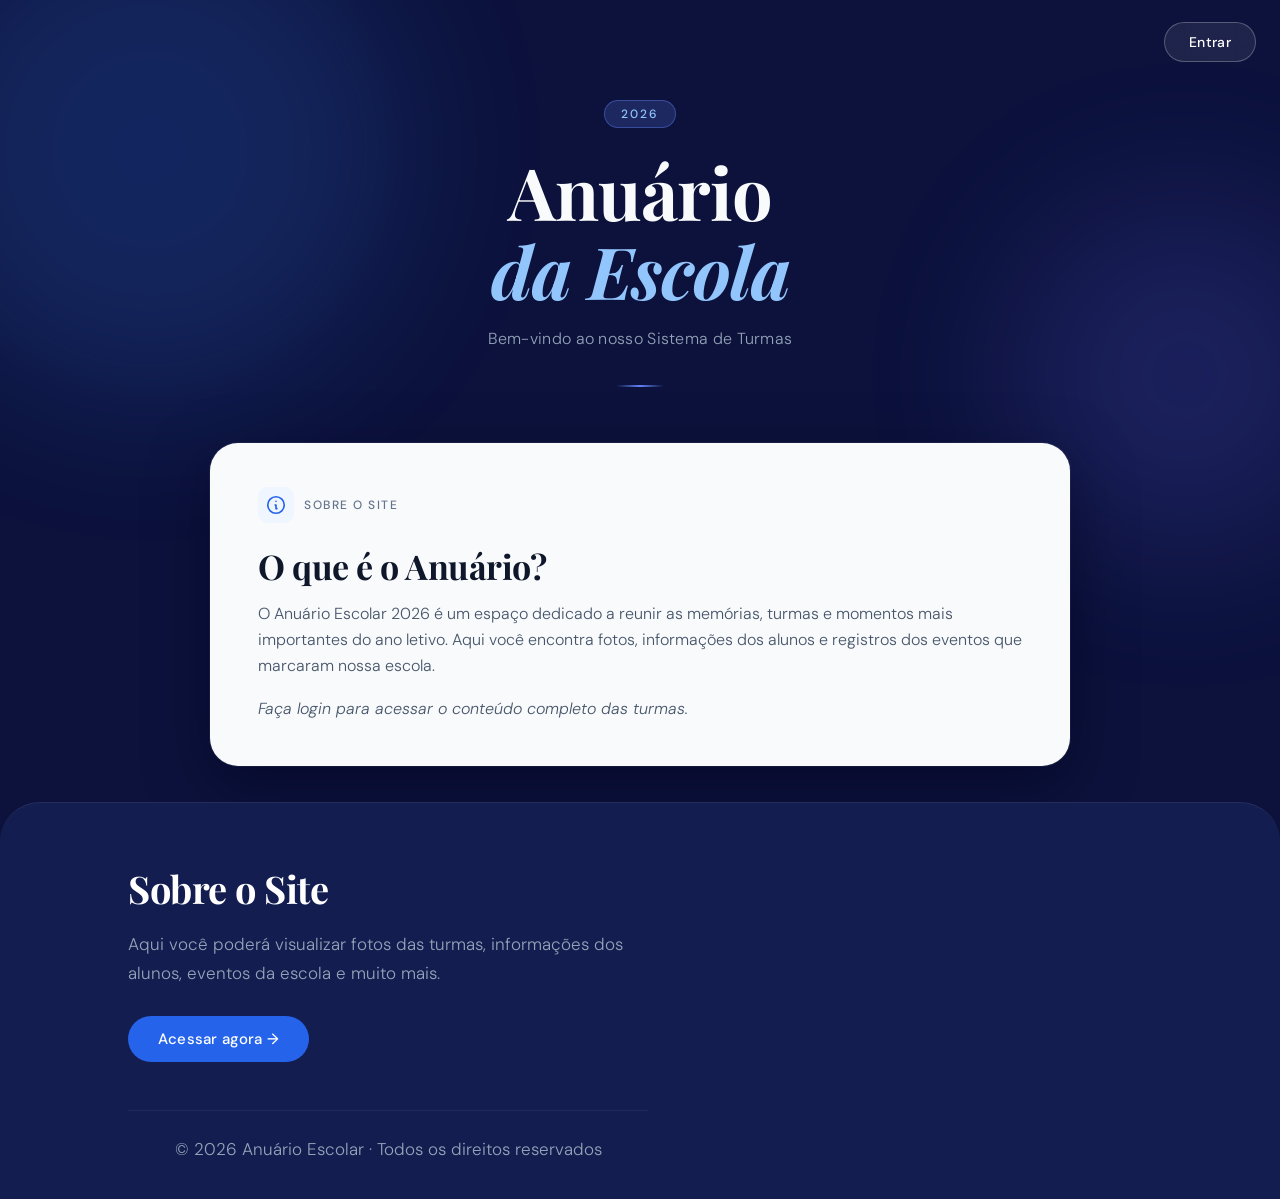
==== index.html @ 30c3ae2f "desc" ====
<!DOCTYPE html>
<html lang="pt-br">

<head>
    <meta charset="UTF-8">
    <meta name="viewport" content="width=device-width, initial-scale=1.0">
    <title>Anuário Escola 2026</title>
    <link rel="preconnect" href="https://fonts.googleapis.com">
    <link href="https://fonts.googleapis.com/css2?family=Playfair+Display:wght@600;700&family=DM+Sans:wght@300;400;500&display=swap" rel="stylesheet">
    <link rel="stylesheet" href="style.css">
</head>

<body>

    <a href="login.html">
        <button class="login">Entrar</button>
    </a>

    <!-- Fundo decorativo -->
    <div class="bg-orb orb1"></div>
    <div class="bg-orb orb2"></div>

    <!-- Topo -->
    <div class="topo">
        <span class="badge">2026</span>
        <h1>Anuário<br><em>da Escola</em></h1>
        <p>Bem-vindo ao nosso Sistema de Turmas</p>
        <div class="divider"></div>
    </div>

    <!-- Retângulo principal -->
    <div class="retangulo">

        <div class="card-header">
            <div class="icon-wrap">
                <svg width="22" height="22" fill="none" viewBox="0 0 24 24" stroke="currentColor" stroke-width="1.8">
                    <path stroke-linecap="round" stroke-linejoin="round" d="M13 16h-1v-4h-1m1-4h.01M21 12a9 9 0 11-18 0 9 9 0 0118 0z" />
                </svg>
            </div>
            <span class="card-label">Sobre o site</span>
        </div>

        <h2>O que é o Anuário?</h2>
        <p>
            O Anuário Escolar 2026 é um espaço dedicado a reunir as memórias, turmas e momentos
            mais importantes do ano letivo. Aqui você encontra fotos, informações dos alunos
            e registros dos eventos que marcaram nossa escola.
        </p>
        <p class="retangulo-sub">
            Faça login para acessar o conteúdo completo das turmas.
        </p>

    </div>

    <!-- Rodapé -->
    <div class="retangulo2">
        <div class="retangulo2-inner">
            <div class="sobre-text">
                <h2>Sobre o Site</h2>
                <p>
                    Aqui você poderá visualizar fotos das turmas,
                    informações dos alunos, eventos da escola
                    e muito mais.
                </p>
                <a href="login.html" class="btn-cta">Acessar agora →</a>
            </div>
        </div>
        <p class="footer-copy">© 2026 Anuário Escolar · Todos os direitos reservados</p>
    </div>

</body>
</html>
---- style.css ----
/* =========================
   RESET & BASE
========================= */

*, *::before, *::after {
    box-sizing: border-box;
    margin: 0;
    padding: 0;
}

body {
    background: rgb(12, 18, 60);
    font-family: 'DM Sans', sans-serif;
    color: rgb(226, 232, 240);
    min-height: 100vh;
    overflow-x: hidden;
    position: relative;
}

/* =========================
   FUNDO DECORATIVO
========================= */

.bg-orb {
    position: fixed;
    border-radius: 50%;
    pointer-events: none;
    z-index: 0;
    filter: blur(80px);
    opacity: 0.18;
}

.orb1 {
    width: 500px;
    height: 500px;
    background: rgb(59, 130, 246);
    top: -100px;
    left: -100px;
}

.orb2 {
    width: 350px;
    height: 350px;
    background: rgb(99, 102, 241);
    top: 200px;
    right: -80px;
}

/* =========================
   BOTÃO LOGIN
========================= */

.login {
    position: fixed;
    top: 22px;
    right: 24px;
    padding: 10px 24px;
    border: 1.5px solid rgba(255, 255, 255, 0.25);
    border-radius: 50px;
    background: rgba(255, 255, 255, 0.08);
    backdrop-filter: blur(12px);
    cursor: pointer;
    font-size: 14px;
    font-weight: 500;
    font-family: 'DM Sans', sans-serif;
    color: white;
    letter-spacing: 0.3px;
    transition: all 0.25s ease;
    z-index: 100;
    text-decoration: none;
}

.login:hover {
    background: rgba(255, 255, 255, 0.18);
    border-color: rgba(255, 255, 255, 0.5);
    transform: translateY(-1px);
}

a {
    text-decoration: none;
}

/* =========================
   TOPO
========================= */

.topo {
    position: relative;
    z-index: 1;
    display: flex;
    flex-direction: column;
    align-items: center;
    padding-top: 100px;
    padding-bottom: 20px;
    text-align: center;
}

.badge {
    display: inline-block;
    background: rgba(99, 130, 246, 0.2);
    border: 1px solid rgba(99, 130, 246, 0.4);
    color: rgb(147, 197, 253);
    font-size: 12px;
    font-weight: 500;
    letter-spacing: 2px;
    padding: 5px 16px;
    border-radius: 50px;
    margin-bottom: 24px;
    text-transform: uppercase;
}

h1 {
    font-family: 'Playfair Display', Georgia, serif;
    font-size: clamp(42px, 7vw, 72px);
    font-weight: 700;
    color: rgb(248, 250, 252);
    line-height: 1.1;
    margin-bottom: 18px;
    letter-spacing: -1px;
}

h1 em {
    font-style: italic;
    color: rgb(147, 197, 253);
}

.topo > p {
    color: rgb(148, 163, 184);
    font-size: 16px;
    font-weight: 300;
    letter-spacing: 0.3px;
}

.divider {
    width: 48px;
    height: 2px;
    background: linear-gradient(to right, transparent, rgb(99, 130, 246), transparent);
    margin-top: 36px;
    border-radius: 2px;
}

/* =========================
   RETÂNGULO PRINCIPAL
========================= */

.retangulo {
    position: relative;
    z-index: 1;
    width: min(860px, 90%);
    background: rgb(248, 250, 252);
    border-radius: 28px;
    margin: 36px auto;
    padding: 44px 48px;
    box-shadow:
        0 0 0 1px rgba(255,255,255,0.06),
        0 20px 60px rgba(0, 0, 30, 0.5);
}

.card-header {
    display: flex;
    align-items: center;
    gap: 10px;
    margin-bottom: 20px;
}

.icon-wrap {
    width: 36px;
    height: 36px;
    background: rgb(239, 246, 255);
    border-radius: 10px;
    display: flex;
    align-items: center;
    justify-content: center;
    color: rgb(37, 99, 235);
}

.card-label {
    font-size: 12px;
    font-weight: 500;
    letter-spacing: 1.5px;
    text-transform: uppercase;
    color: rgb(100, 116, 139);
}

.retangulo h2 {
    font-family: 'Playfair Display', Georgia, serif;
    font-size: 34px;
    font-weight: 700;
    color: rgb(15, 23, 42);
    margin-bottom: 12px;
    letter-spacing: -0.5px;
}

.retangulo p {
    color: rgb(71, 85, 105);
    font-size: 16px;
    line-height: 1.6;
    font-weight: 300;
}

.retangulo-sub {
    margin-top: 18px;
    font-size: 14px;
    color: rgb(100, 116, 139);
    font-style: italic;
}

/* =========================
   RETÂNGULO DE BAIXO
========================= */

.retangulo2 {
    position: relative;
    z-index: 1;
    width: 100%;
    background: rgb(20, 29, 80);
    border-top: 1px solid rgba(255, 255, 255, 0.07);
    margin-top: 20px;
    padding: 60px 10% 36px;
    border-top-left-radius: 40px;
    border-top-right-radius: 40px;
}

.retangulo2-inner {
    display: flex;
    align-items: center;
    justify-content: space-between;
    gap: 40px;
    margin-bottom: 48px;
}

.sobre-text {
    flex: 1;
}

.retangulo2 h2 {
    font-family: 'Playfair Display', Georgia, serif;
    font-size: 38px;
    font-weight: 700;
    color: white;
    margin-bottom: 16px;
    letter-spacing: -0.5px;
}

.retangulo2 p {
    color: rgb(148, 163, 184);
    font-size: 17px;
    line-height: 1.7;
    font-weight: 300;
    max-width: 520px;
}

.btn-cta {
    display: inline-block;
    margin-top: 28px;
    padding: 13px 30px;
    background: rgb(37, 99, 235);
    color: white;
    font-family: 'DM Sans', sans-serif;
    font-size: 15px;
    font-weight: 500;
    border-radius: 50px;
    transition: all 0.25s ease;
    letter-spacing: 0.2px;
}

.btn-cta:hover {
    background: rgb(29, 78, 216);
    transform: translateY(-2px);
    box-shadow: 0 8px 24px rgba(37, 99, 235, 0.4);
}

.sobre-deco {
    flex-shrink: 0;
    position: relative;
    width: 180px;
    height: 180px;
    display: flex;
    align-items: center;
    justify-content: center;
}

.footer-copy {
    color: rgb(71, 85, 105);
    font-size: 13px;
    text-align: center;
    margin-top: 0;
    max-width: 100%;
    padding-top: 24px;
    border-top: 1px solid rgba(255, 255, 255, 0.05);
}

/* =========================
   RESPONSIVO
========================= */

@media (max-width: 680px) {
    .retangulo {
        padding: 32px 24px;
    }

    .retangulo2-inner {
        flex-direction: column;
        text-align: center;
    }

    .sobre-deco {
        display: none;
    }

    .retangulo2 p {
        max-width: 100%;
    }

    .topo {
        padding-top: 80px;
    }
}
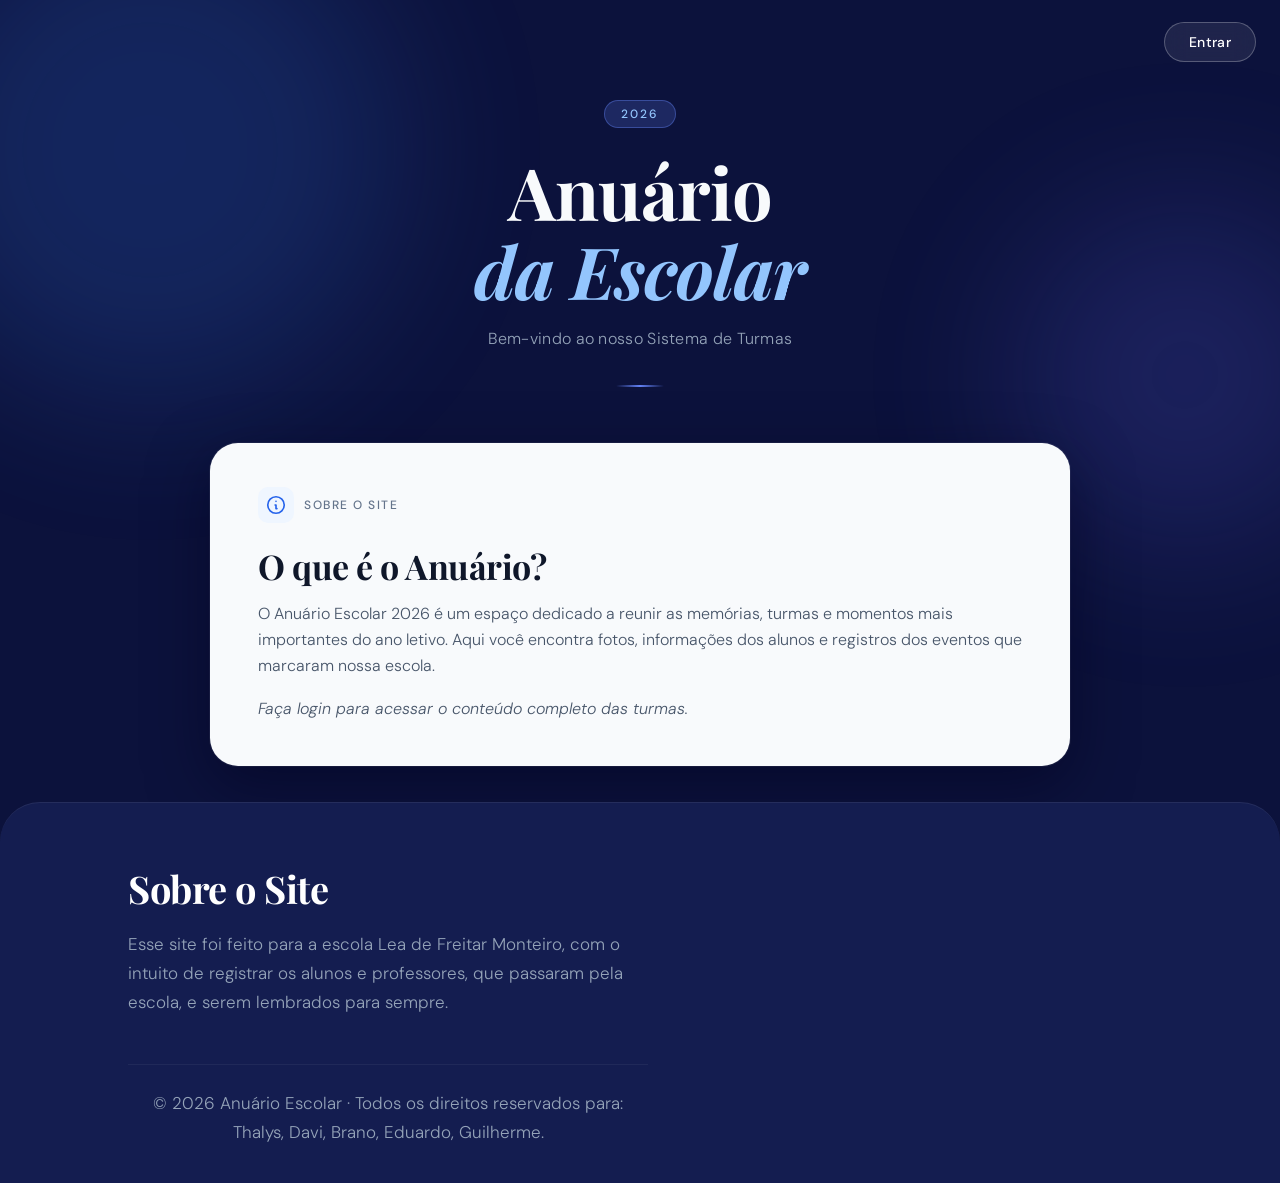
==== commit 15905d00: "Mudei alguma informações no index" ====
--- a/index.html
+++ b/index.html
@@ -23,7 +23,7 @@
     <!-- Topo -->
     <div class="topo">
         <span class="badge">2026</span>
-        <h1>Anuário<br><em>da Escola</em></h1>
+        <h1>Anuário<br><em>da Escolar</em></h1>
         <p>Bem-vindo ao nosso Sistema de Turmas</p>
         <div class="divider"></div>
     </div>
@@ -58,14 +58,13 @@
             <div class="sobre-text">
                 <h2>Sobre o Site</h2>
                 <p>
-                    Aqui você poderá visualizar fotos das turmas,
-                    informações dos alunos, eventos da escola
-                    e muito mais.
+                    Esse site foi feito para a escola Lea de Freitar Monteiro, 
+                    com o intuito de registrar os alunos e professores, 
+                    que passaram pela escola, e serem lembrados para sempre. 
                 </p>
-                <a href="login.html" class="btn-cta">Acessar agora →</a>
             </div>
         </div>
-        <p class="footer-copy">© 2026 Anuário Escolar · Todos os direitos reservados</p>
+        <p class="footer-copy">© 2026 Anuário Escolar · Todos os direitos reservados para: Thalys, Davi, Brano, Eduardo, Guilherme.</p>
     </div>
 
 </body>
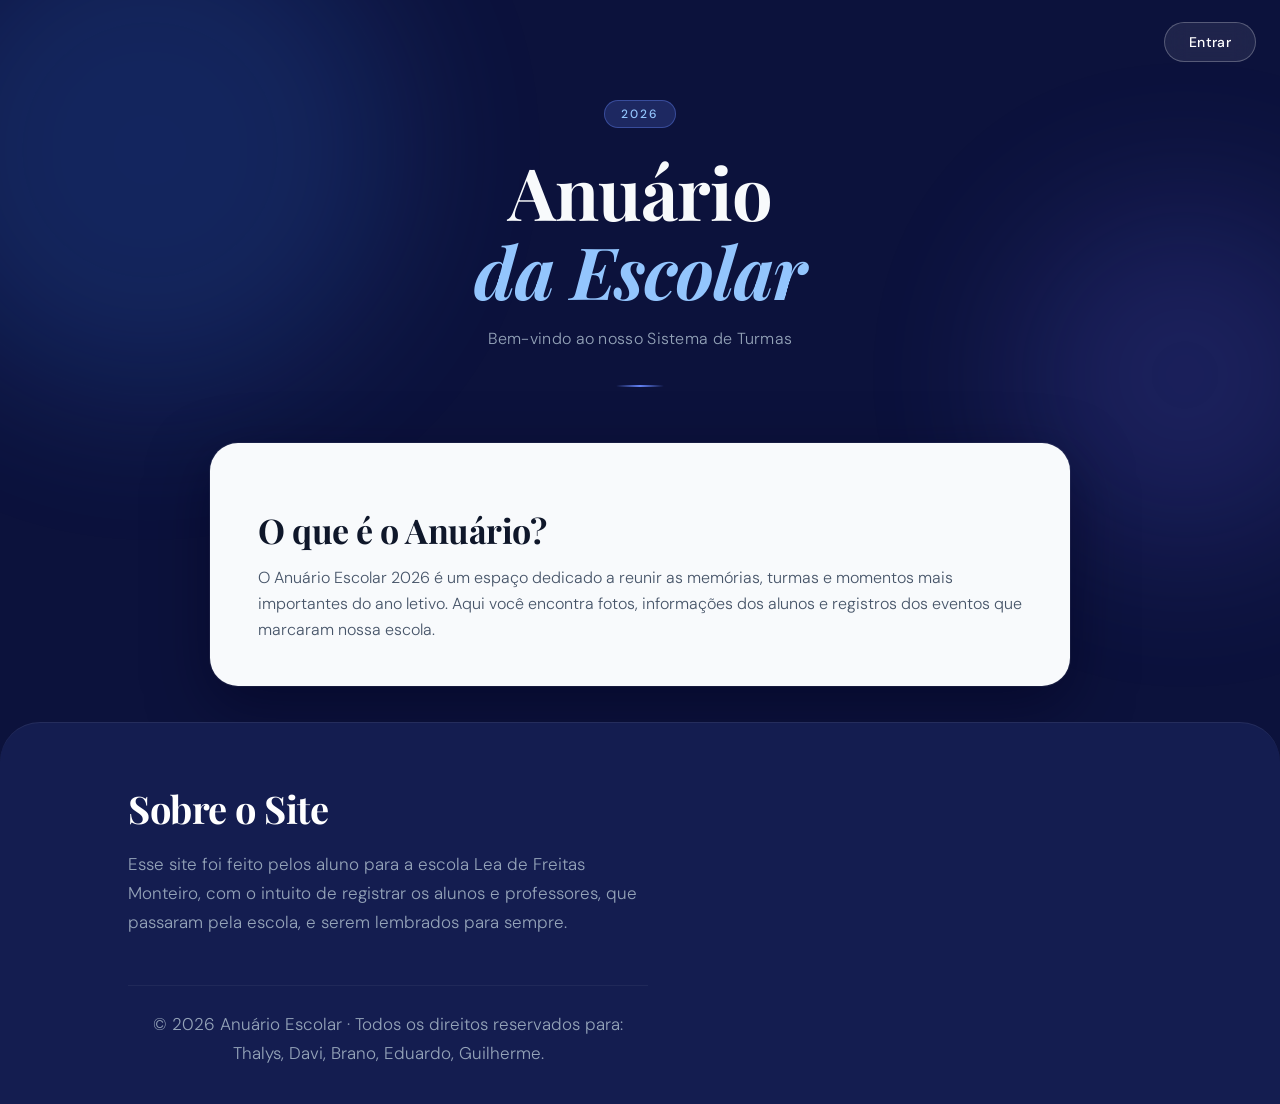
==== commit 6836d34b: "modificações nas informações" ====
--- a/index.html
+++ b/index.html
@@ -32,12 +32,7 @@
     <div class="retangulo">
 
         <div class="card-header">
-            <div class="icon-wrap">
-                <svg width="22" height="22" fill="none" viewBox="0 0 24 24" stroke="currentColor" stroke-width="1.8">
-                    <path stroke-linecap="round" stroke-linejoin="round" d="M13 16h-1v-4h-1m1-4h.01M21 12a9 9 0 11-18 0 9 9 0 0118 0z" />
-                </svg>
-            </div>
-            <span class="card-label">Sobre o site</span>
+            
         </div>
 
         <h2>O que é o Anuário?</h2>
@@ -45,9 +40,6 @@
             O Anuário Escolar 2026 é um espaço dedicado a reunir as memórias, turmas e momentos
             mais importantes do ano letivo. Aqui você encontra fotos, informações dos alunos
             e registros dos eventos que marcaram nossa escola.
-        </p>
-        <p class="retangulo-sub">
-            Faça login para acessar o conteúdo completo das turmas.
         </p>
 
     </div>
@@ -58,7 +50,7 @@
             <div class="sobre-text">
                 <h2>Sobre o Site</h2>
                 <p>
-                    Esse site foi feito para a escola Lea de Freitar Monteiro, 
+                    Esse site foi feito pelos aluno para a escola Lea de Freitas Monteiro, 
                     com o intuito de registrar os alunos e professores, 
                     que passaram pela escola, e serem lembrados para sempre. 
                 </p>
--- a/style.css
+++ b/style.css
@@ -163,16 +163,6 @@
     margin-bottom: 20px;
 }
 
-.icon-wrap {
-    width: 36px;
-    height: 36px;
-    background: rgb(239, 246, 255);
-    border-radius: 10px;
-    display: flex;
-    align-items: center;
-    justify-content: center;
-    color: rgb(37, 99, 235);
-}
 
 .card-label {
     font-size: 12px;
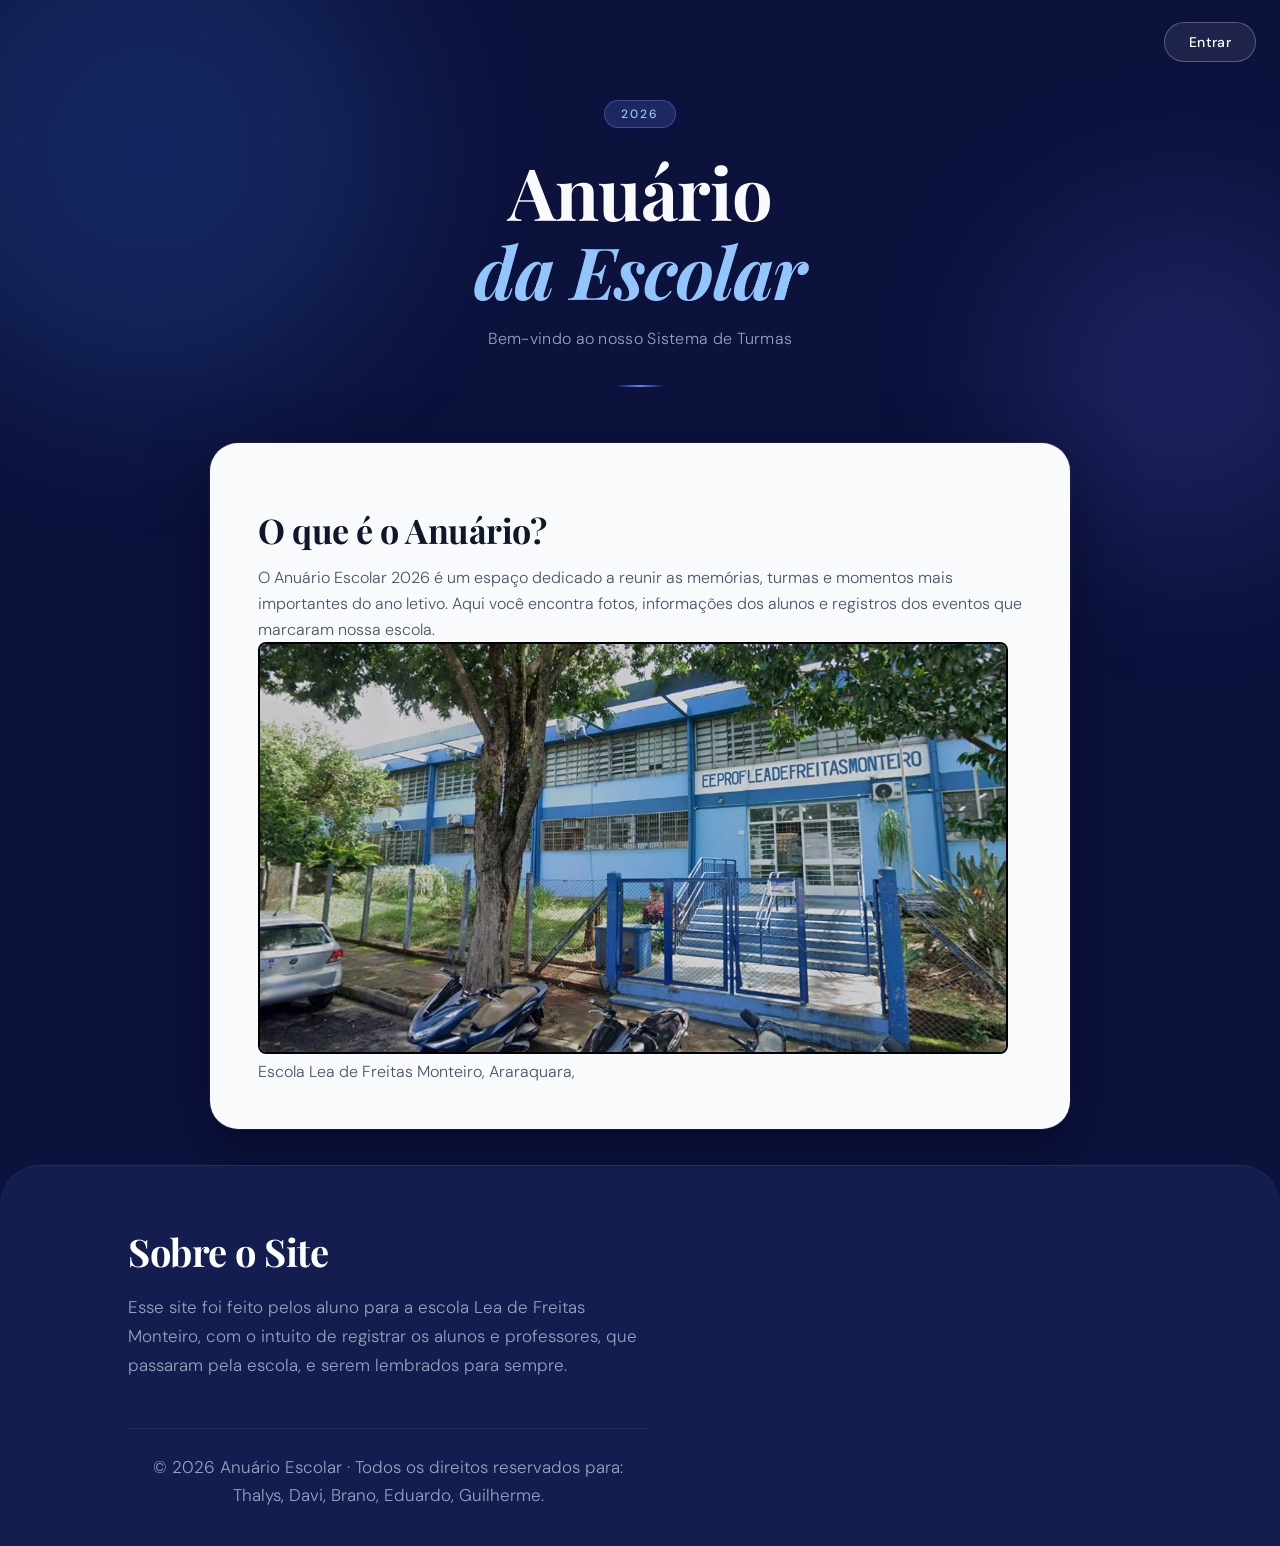
==== commit 7d47e34f: "Adicionei uma imagem da escola" ====
--- a/index.html
+++ b/index.html
@@ -41,7 +41,9 @@
             mais importantes do ano letivo. Aqui você encontra fotos, informações dos alunos
             e registros dos eventos que marcaram nossa escola.
         </p>
-
+        
+        <img src="images/lea.jpg" alt="Escola Lea de Freitas Monteiro" style="width: 750px; height: 550 ; border-radius: 8px; border: 2px solid #000; " >
+        <p>Escola Lea de Freitas Monteiro, Araraquara,</p>
     </div>
 
     <!-- Rodapé -->
--- a/style.css
+++ b/style.css
@@ -195,6 +195,7 @@
     font-style: italic;
 }
 
+
 /* =========================
    RETÂNGULO DE BAIXO
 ========================= */
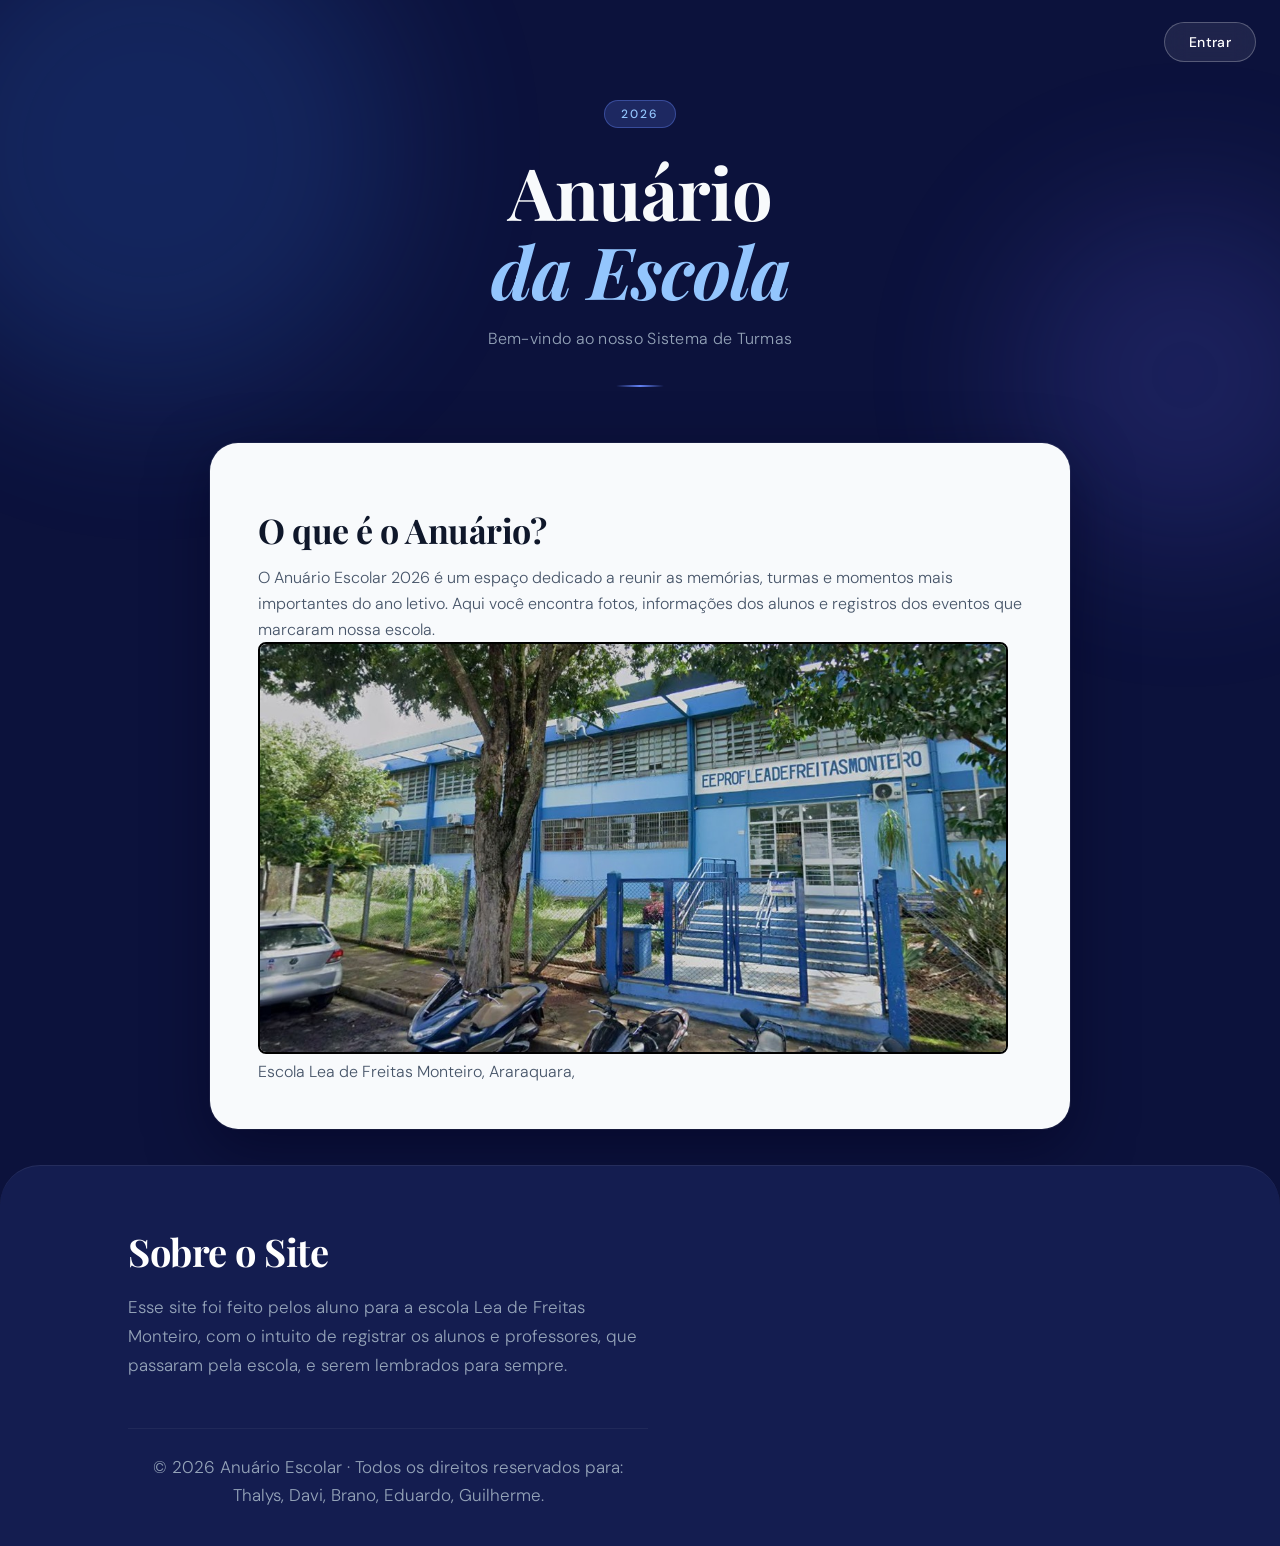
==== commit 77dc28cd: "Update index.html" ====
--- a/index.html
+++ b/index.html
@@ -23,7 +23,7 @@
     <!-- Topo -->
     <div class="topo">
         <span class="badge">2026</span>
-        <h1>Anuário<br><em>da Escolar</em></h1>
+        <h1>Anuário<br><em>da Escola</em></h1>
         <p>Bem-vindo ao nosso Sistema de Turmas</p>
         <div class="divider"></div>
     </div>
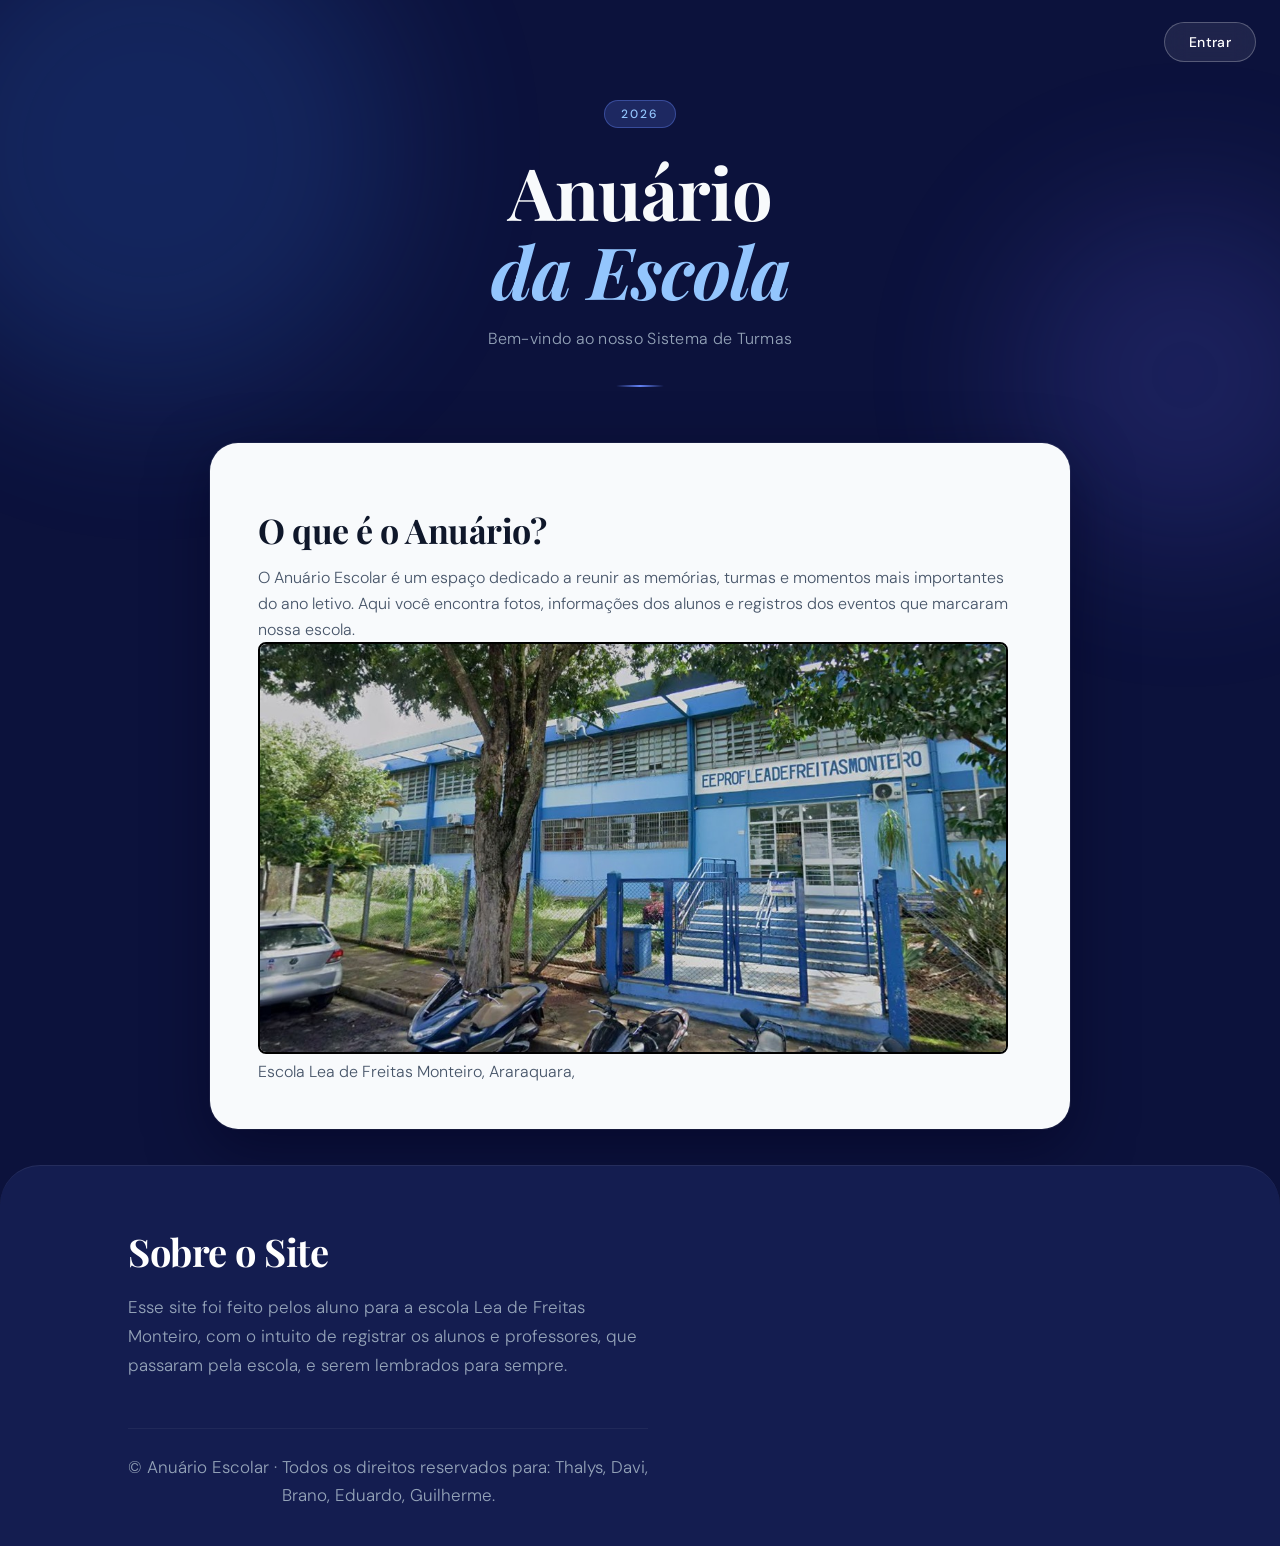
==== commit da4bc07d: "Update index.html" ====
--- a/index.html
+++ b/index.html
@@ -37,7 +37,7 @@
 
         <h2>O que é o Anuário?</h2>
         <p>
-            O Anuário Escolar 2026 é um espaço dedicado a reunir as memórias, turmas e momentos
+            O Anuário Escolar é um espaço dedicado a reunir as memórias, turmas e momentos
             mais importantes do ano letivo. Aqui você encontra fotos, informações dos alunos
             e registros dos eventos que marcaram nossa escola.
         </p>
@@ -58,7 +58,7 @@
                 </p>
             </div>
         </div>
-        <p class="footer-copy">© 2026 Anuário Escolar · Todos os direitos reservados para: Thalys, Davi, Brano, Eduardo, Guilherme.</p>
+        <p class="footer-copy">© Anuário Escolar · Todos os direitos reservados para: Thalys, Davi, Brano, Eduardo, Guilherme.</p>
     </div>
 
 </body>
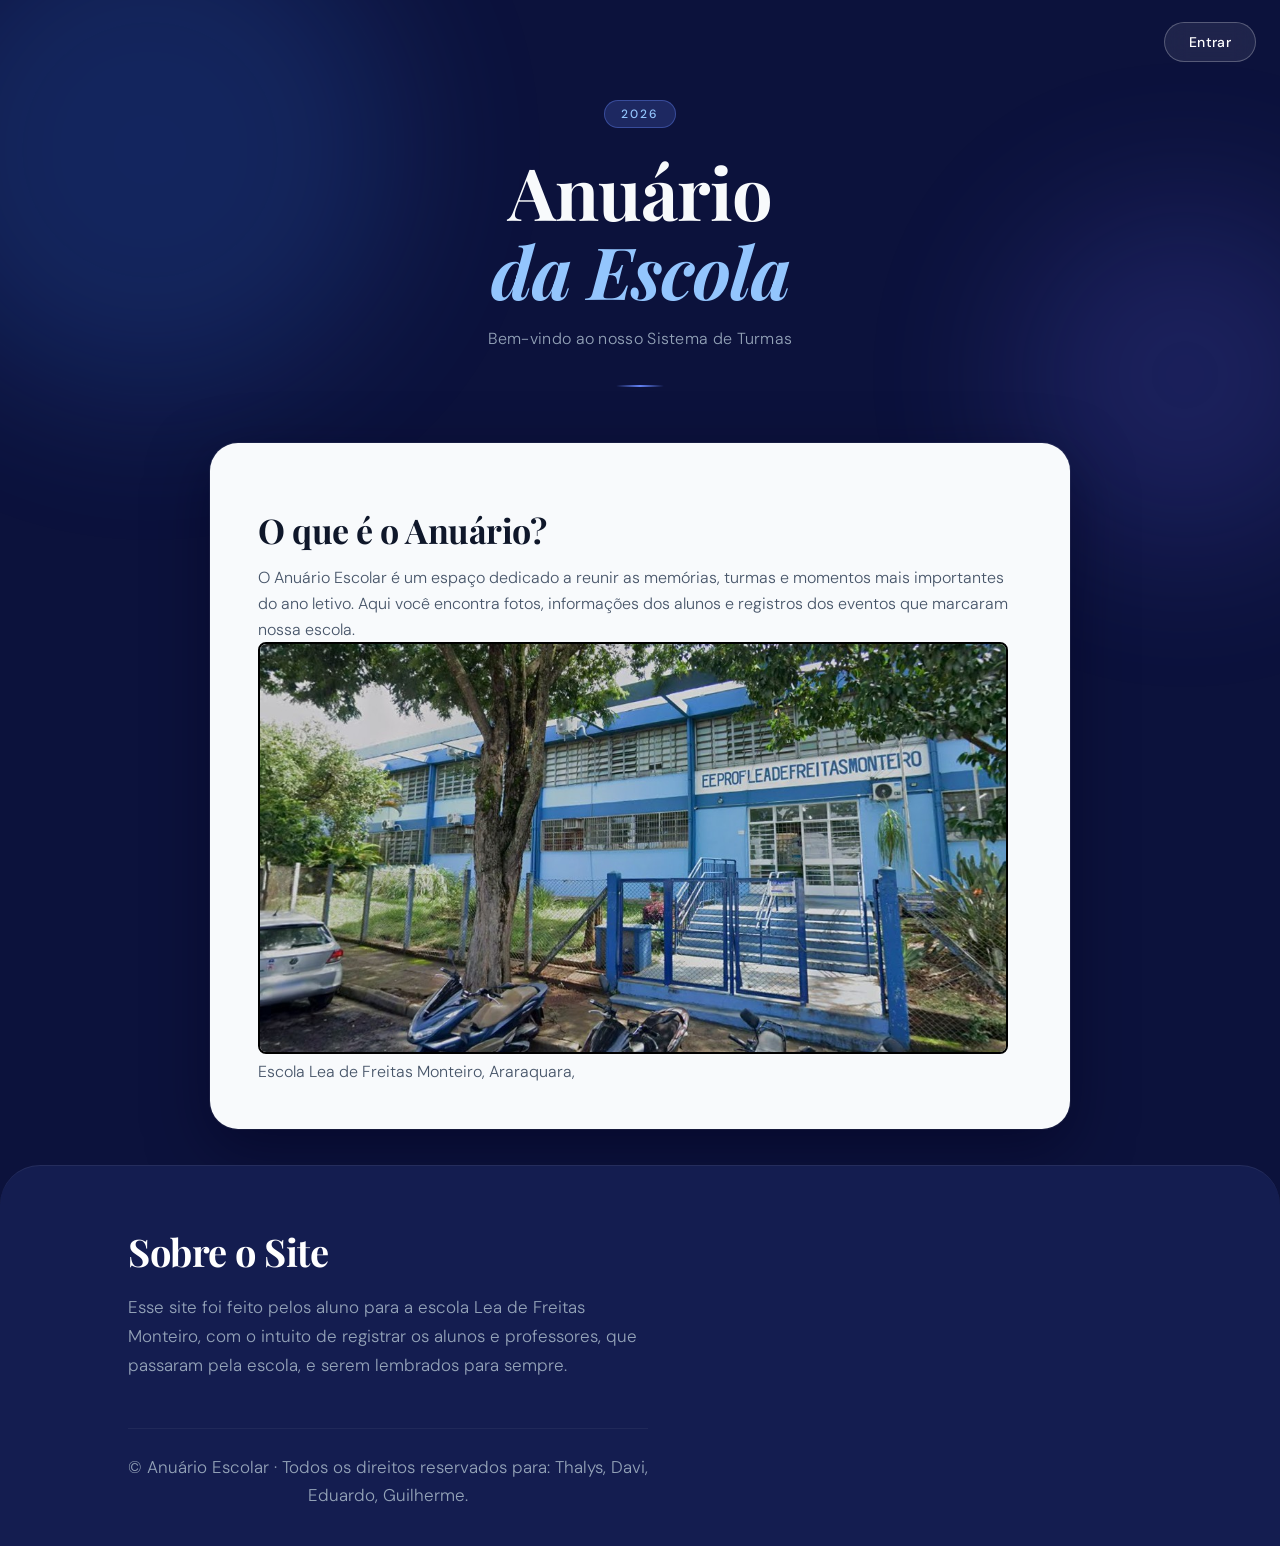
==== commit 287c9ff2: "publicação de imagem  e vizualição do aluno" ====
--- a/index.html
+++ b/index.html
@@ -58,7 +58,7 @@
                 </p>
             </div>
         </div>
-        <p class="footer-copy">© Anuário Escolar · Todos os direitos reservados para: Thalys, Davi, Brano, Eduardo, Guilherme.</p>
+        <p class="footer-copy">© Anuário Escolar · Todos os direitos reservados para: Thalys, Davi, Eduardo, Guilherme.</p>
     </div>
 
 </body>
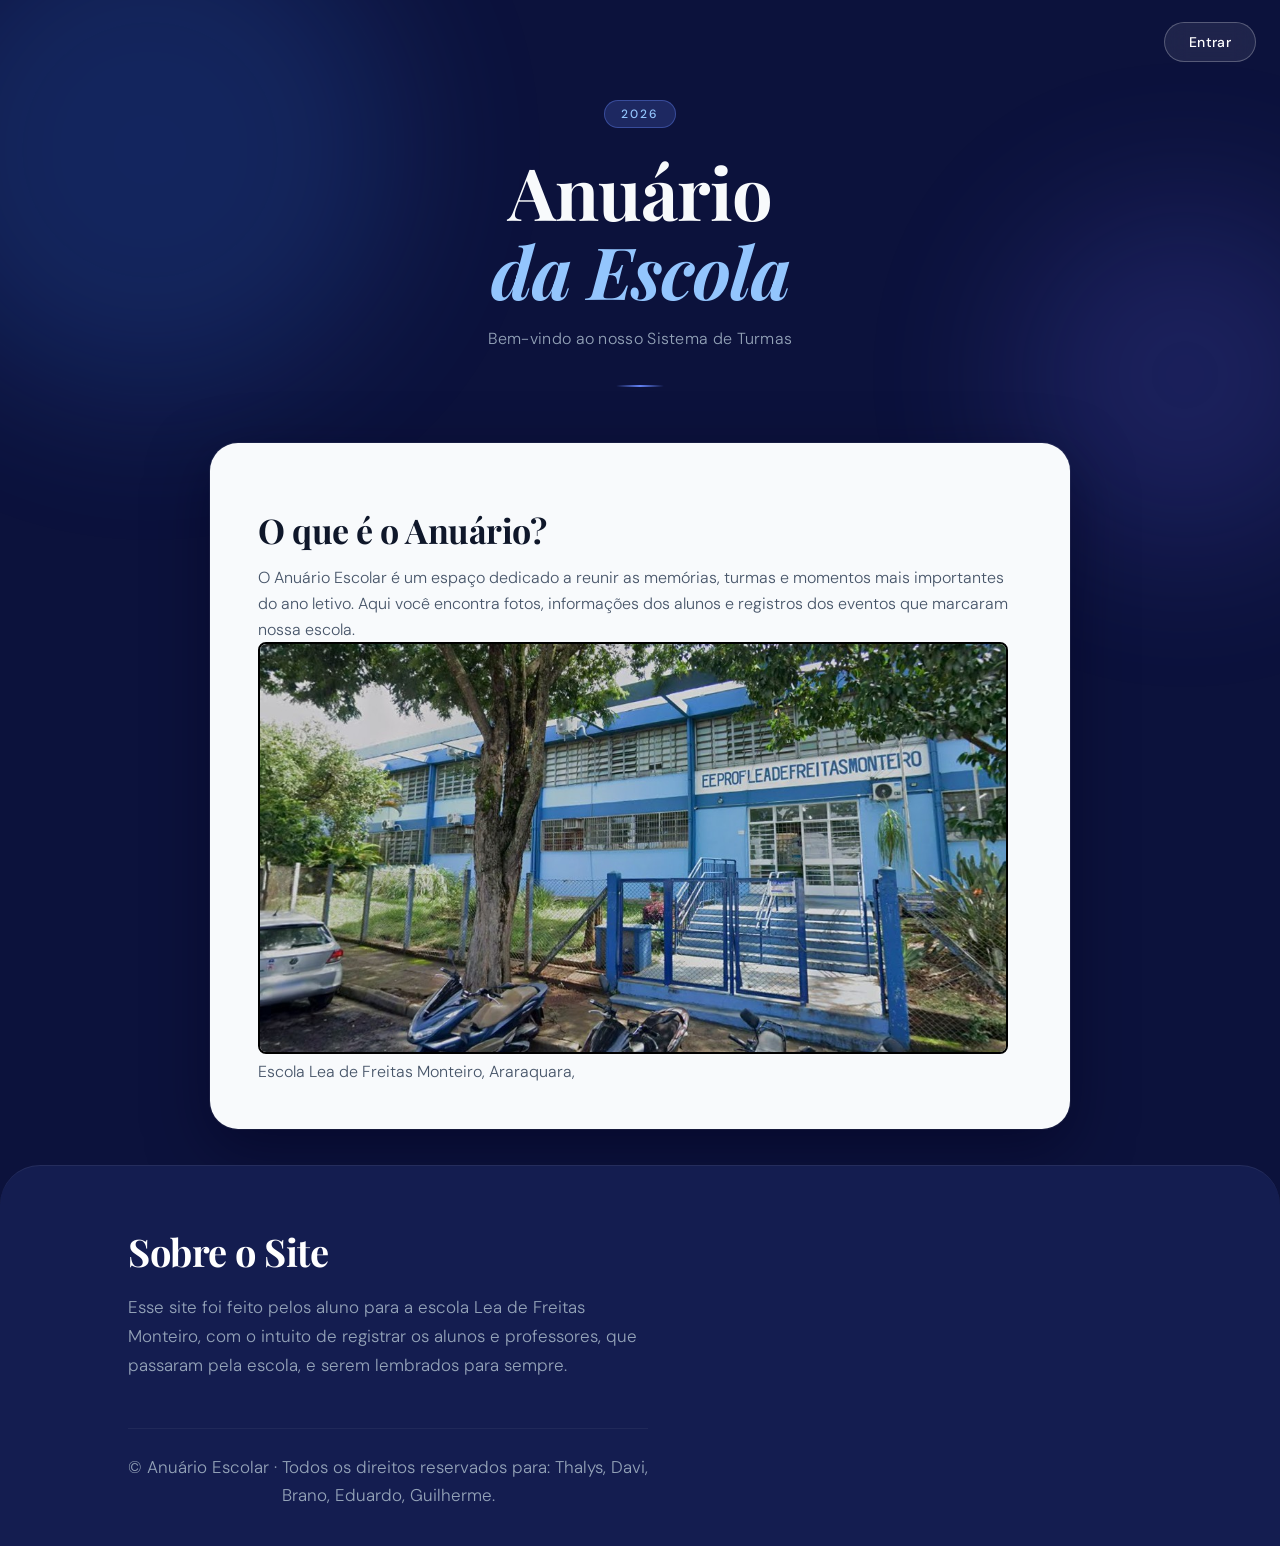
==== commit 09de693c: "atualizaçao da foto adicionar a  foto" ====
--- a/index.html
+++ b/index.html
@@ -58,7 +58,7 @@
                 </p>
             </div>
         </div>
-        <p class="footer-copy">© Anuário Escolar · Todos os direitos reservados para: Thalys, Davi, Eduardo, Guilherme.</p>
+        <p class="footer-copy">© Anuário Escolar · Todos os direitos reservados para: Thalys, Davi, Brano, Eduardo, Guilherme.</p>
     </div>
 
 </body>
